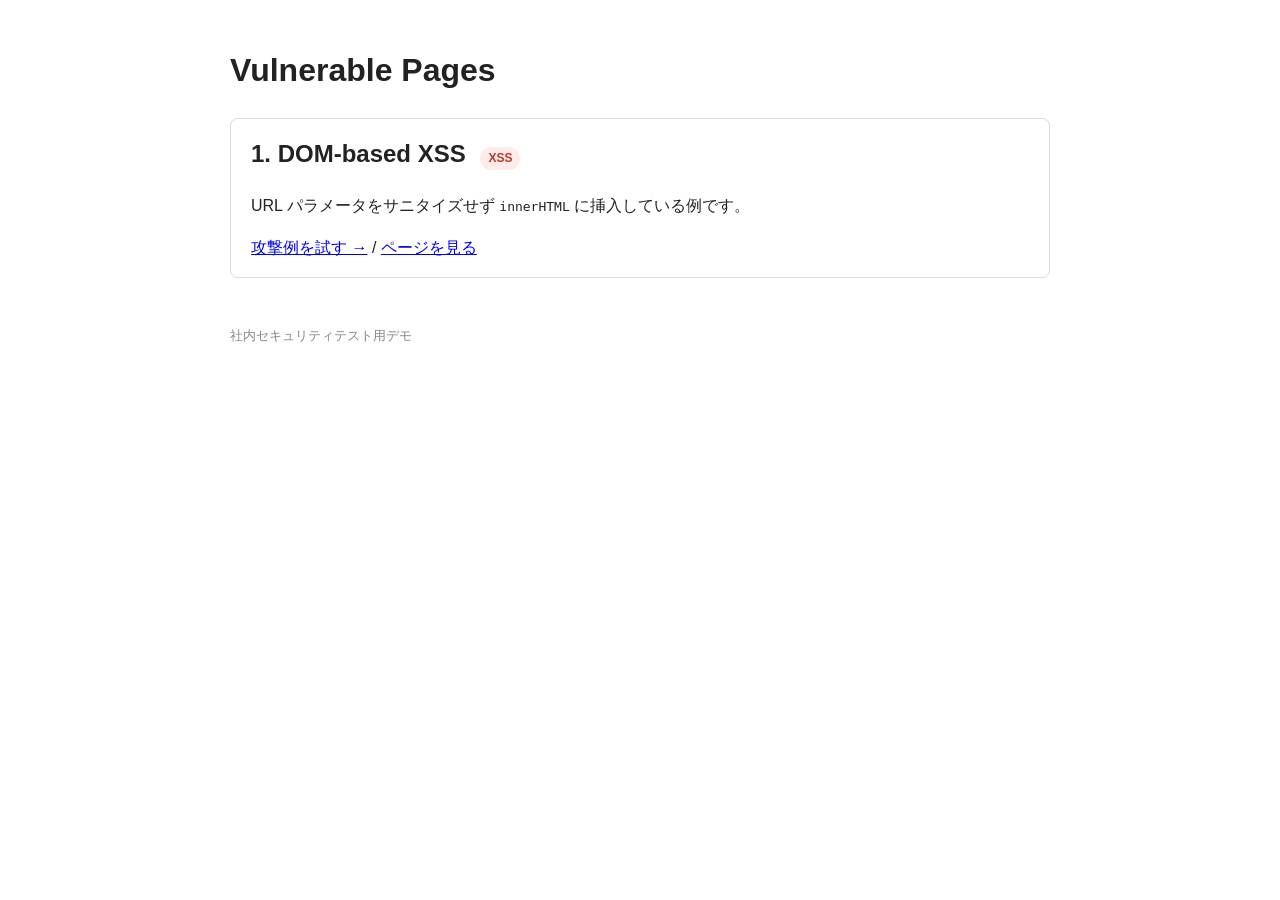
==== public/index.html @ 83979067 "commit 漏れ対応: Add index.html" ====
<!DOCTYPE html>
<html lang="ja">
<head>
  <meta charset="UTF-8" />
  <title>Vulnerable Pages</title>
  <meta name="robots" content="noindex, nofollow" />
  <link rel="stylesheet" href="assets/style.css" />
</head>
<body>

  <h1>Vulnerable Pages</h1>

  <div class="card">
    <h2>1. DOM-based XSS <span class="tag vuln">XSS</span></h2>
    <p>URL パラメータをサニタイズせず <code>innerHTML</code> に挿入している例です。</p>
    <a href="dom-xss.html?name=%3Cimg%20src%3Dx%20onerror%3D%22alert('DOM+XSS')%22%3E">攻撃例を試す →</a>
    /
    <a href="dom-xss.html">ページを見る</a>
  </div>

  <footer>
    社内セキュリティテスト用デモ
  </footer>
</body>
</html>
---- public/assets/style.css ----
:root {
  --danger: #c0392b;
  --danger-bg: #fdecea;
  --fix: #1e8449;
  --fix-bg: #eafaf1;
  --border: #ddd;
}

* {
  box-sizing: border-box;
}

body {
  font-family: -apple-system, BlinkMacSystemFont, "Segoe UI", Helvetica, Arial, sans-serif;
  max-width: 860px;
  margin: 0 auto;
  padding: 24px 20px 60px;
  line-height: 1.6;
  color: #222;
}

.banner {
  background: var(--danger-bg);
  border: 1px solid var(--danger);
  color: var(--danger);
  padding: 12px 16px;
  border-radius: 6px;
  font-weight: bold;
  margin-bottom: 24px;
}

nav a {
  display: block;
  margin-bottom: 4px;
}

.card {
  border: 1px solid var(--border);
  border-radius: 8px;
  padding: 16px 20px;
  margin-bottom: 20px;
}

.card h2 {
  margin-top: 0;
}

.tag {
  display: inline-block;
  font-size: 12px;
  font-weight: bold;
  padding: 2px 8px;
  border-radius: 999px;
  margin-left: 8px;
}

.tag.vuln {
  background: var(--danger-bg);
  color: var(--danger);
}

.tag.fix {
  background: var(--fix-bg);
  color: var(--fix);
}

pre {
  background: #1e1e1e;
  color: #e6e6e6;
  padding: 12px 16px;
  border-radius: 6px;
  overflow-x: auto;
  font-size: 13px;
}

input[type="text"] {
  padding: 8px 10px;
  width: 100%;
  max-width: 320px;
  border: 1px solid var(--border);
  border-radius: 4px;
}

button {
  padding: 8px 16px;
  border: none;
  border-radius: 4px;
  background: #2c3e50;
  color: #fff;
  cursor: pointer;
}

.result-box {
  border: 1px dashed var(--danger);
  padding: 12px;
  margin-top: 12px;
  min-height: 40px;
  border-radius: 6px;
}

footer {
  margin-top: 48px;
  font-size: 13px;
  color: #888;
}
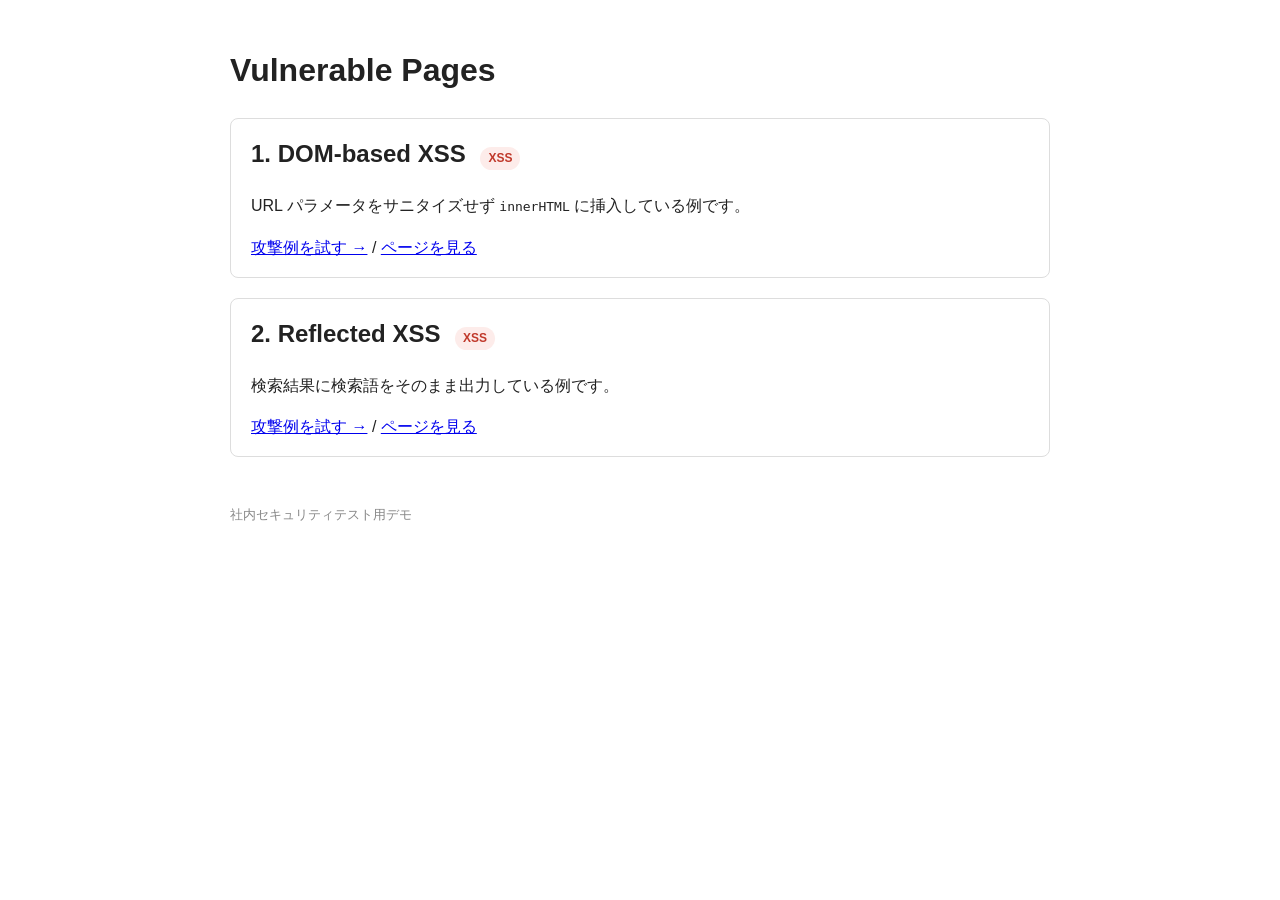
==== commit e74fba7f: "Add reflected-xss.html" ====
--- a/public/index.html
+++ b/public/index.html
@@ -18,6 +18,14 @@
     <a href="dom-xss.html">ページを見る</a>
   </div>
 
+  <div class="card">
+    <h2>2. Reflected XSS <span class="tag vuln">XSS</span></h2>
+    <p>検索結果に検索語をそのまま出力している例です。</p>
+    <a href="reflected-xss.html?q=%3Cscript%3Ealert('Reflected+XSS')%3C%2Fscript%3E">攻撃例を試す →</a>
+    /
+    <a href="reflected-xss.html">ページを見る</a>
+  </div>
+
   <footer>
     社内セキュリティテスト用デモ
   </footer>
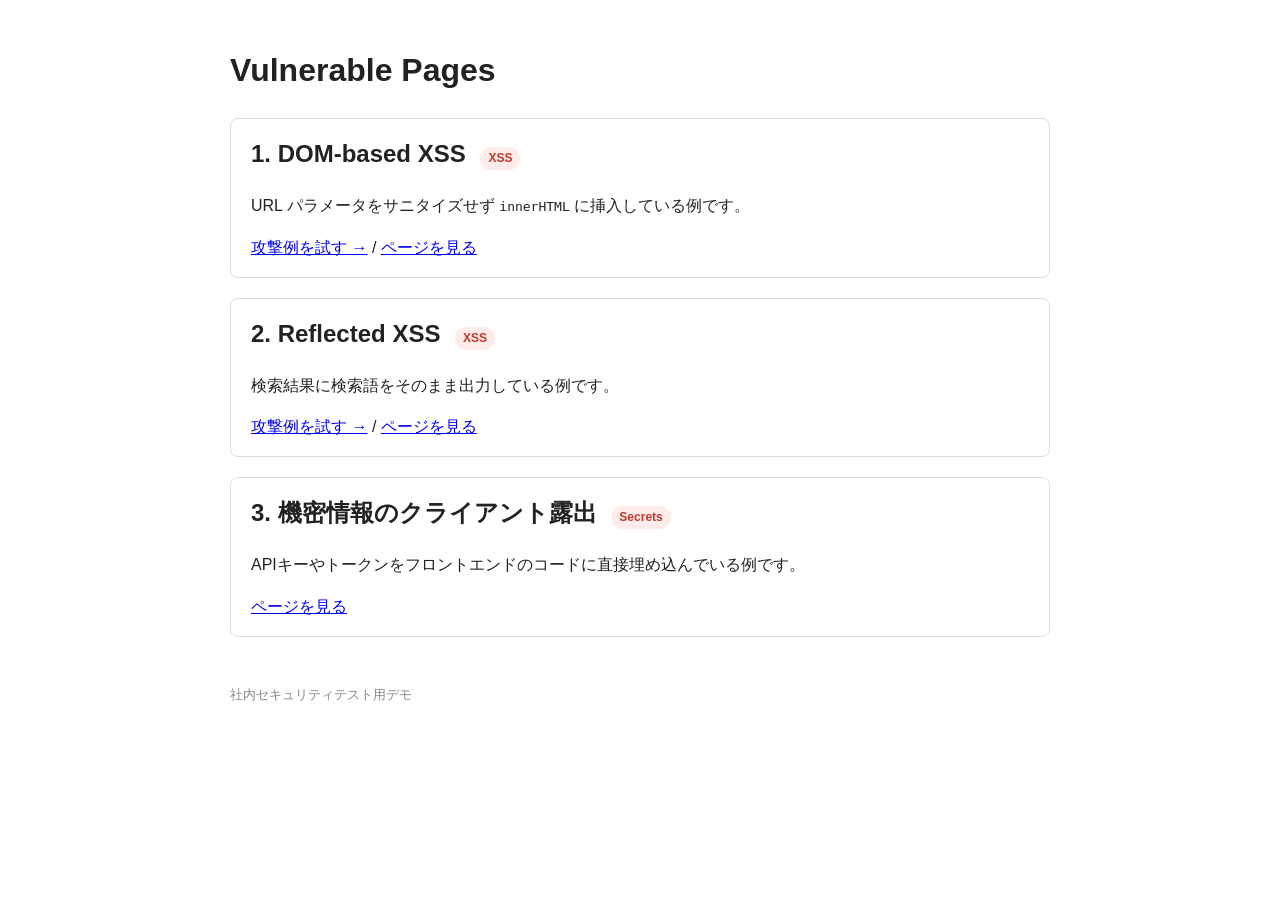
==== commit 6869badf: "Add secret-exposure.html" ====
--- a/public/index.html
+++ b/public/index.html
@@ -26,6 +26,12 @@
     <a href="reflected-xss.html">ページを見る</a>
   </div>
 
+  <div class="card">
+    <h2>3. 機密情報のクライアント露出 <span class="tag vuln">Secrets</span></h2>
+    <p>APIキーやトークンをフロントエンドのコードに直接埋め込んでいる例です。</p>
+    <a href="secret-exposure.html">ページを見る</a>
+  </div>
+
   <footer>
     社内セキュリティテスト用デモ
   </footer>
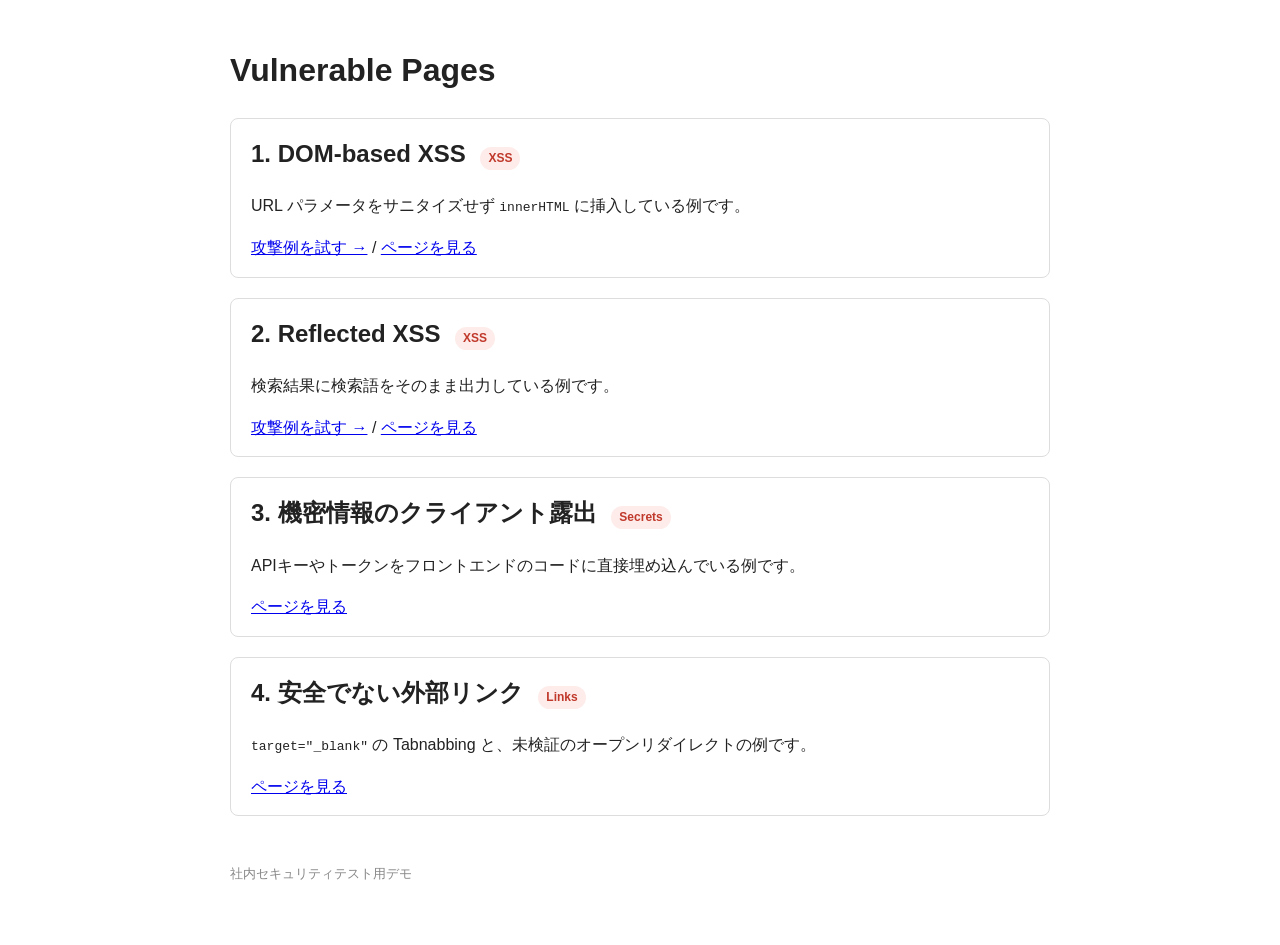
==== commit 5ffe3ef7: "Add unsafe-links.html" ====
--- a/public/index.html
+++ b/public/index.html
@@ -32,6 +32,12 @@
     <a href="secret-exposure.html">ページを見る</a>
   </div>
 
+  <div class="card">
+    <h2>4. 安全でない外部リンク <span class="tag vuln">Links</span></h2>
+    <p><code>target="_blank"</code> の Tabnabbing と、未検証のオープンリダイレクトの例です。</p>
+    <a href="unsafe-links.html">ページを見る</a>
+  </div>
+
   <footer>
     社内セキュリティテスト用デモ
   </footer>
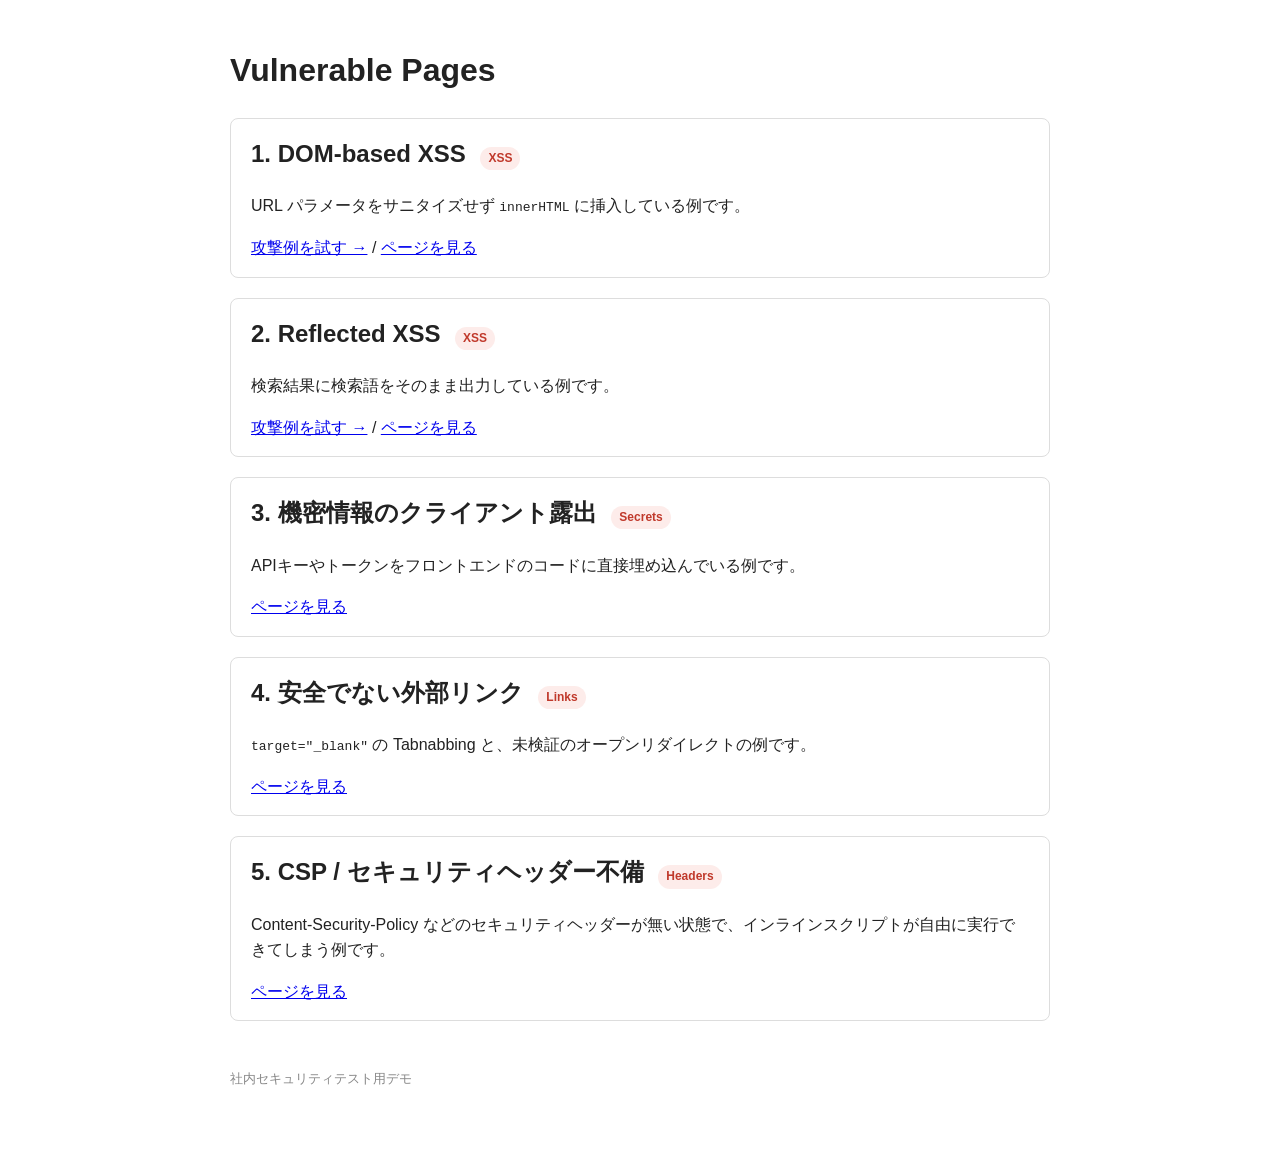
==== commit 9847f3ea: "Add missing-csp.html" ====
--- a/public/index.html
+++ b/public/index.html
@@ -38,6 +38,12 @@
     <a href="unsafe-links.html">ページを見る</a>
   </div>
 
+  <div class="card">
+    <h2>5. CSP / セキュリティヘッダー不備 <span class="tag vuln">Headers</span></h2>
+    <p>Content-Security-Policy などのセキュリティヘッダーが無い状態で、インラインスクリプトが自由に実行できてしまう例です。</p>
+    <a href="missing-csp.html">ページを見る</a>
+  </div>
+
   <footer>
     社内セキュリティテスト用デモ
   </footer>
